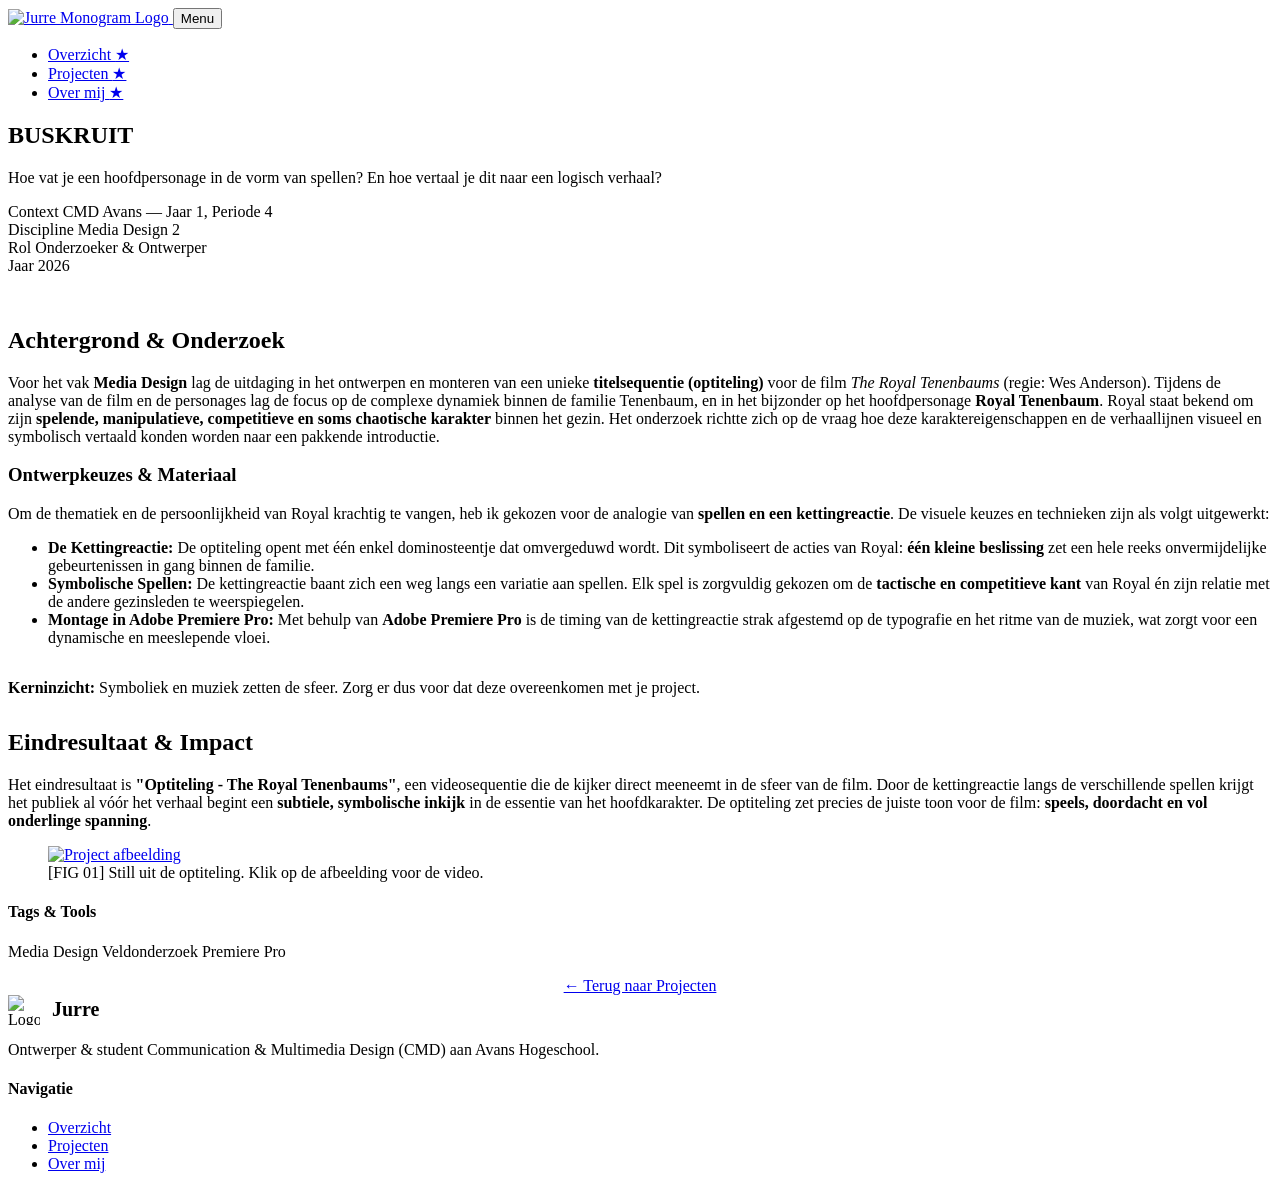
==== buskruit.html @ fe95bf4f "Add files via upload" ====
<!DOCTYPE html>
<html lang="nl">

<head>
  <meta charset="UTF-8">
  <meta name="viewport" content="width=device-width, initial-scale=1.0">
  <title>BUSKRUIT</title>
  <meta name="description" content="Onder Spanning door Jurre Kempf.">
  <link rel="stylesheet" href="css/style.css">
  <link rel="icon" type="image/svg+xml" href="img/Logo.svg">
</head>

<body>

  <!-- Site Header -->
  <header class="site-header">
    <div class="container header-inner">
      <a href="index.html" class="logo-link" title="Jurre — Home">
        <img src="img/Logo.svg" alt="Jurre Monogram Logo" width="44" height="40">
      </a>

      <button class="menu-toggle" aria-expanded="false" aria-label="Menu openen">Menu</button>

      <nav class="main-nav" aria-label="Hoofdnavigatie">
        <ul class="nav-list">
          <li><a href="index.html" class="nav-link">Overzicht <span class="nav-star">★</span></a></li>
          <li><a href="werk.html" class="nav-link active">Projecten <span class="nav-star">★</span></a></li>
          <li><a href="over-mij.html" class="nav-link">Over mij <span class="nav-star">★</span></a></li>
        </ul>
      </nav>
    </div>
  </header>

  <main>
    <!-- Project Header / Hero -->
    <section class="case-study-hero">
      <div class="container">
        <h1>BUSKRUIT</h1>

        <p class="lead">
          Hoe vat je een hoofdpersonage in de vorm van spellen? En hoe vertaal je dit naar een logisch verhaal? </p>

        <!-- Project Metadata Balk -->
        <div class="case-metadata-bar">
          <div class="meta-item">
            <span class="meta-label">Context</span>
            <span class="meta-value">CMD Avans — Jaar 1, Periode 4</span>
          </div>
          <div class="meta-item">
            <span class="meta-label">Discipline</span>
            <span class="meta-value">Media Design 2</span>
          </div>
          <div class="meta-item">
            <span class="meta-label">Rol</span>
            <span class="meta-value">Onderzoeker &amp; Ontwerper</span>
          </div>
          <div class="meta-item">
            <span class="meta-label">Jaar</span>
            <span class="meta-value">2026</span>
          </div>
        </div>
      </div>
    </section>

    <!-- Project Inhoud & Afbeeldingen -->
    <section class="section" style="padding-top: 2rem;">
      <div class="container">
        <div class="bio-layout">

          <!-- Linkerkolom: Uitgebreide tekst / Verslag -->
          <div class="bio-main-text">
            <h2>Achtergrond &amp; Onderzoek</h2>
            <p>
              Voor het vak <strong>Media Design</strong> lag de uitdaging in het ontwerpen en monteren van een unieke
              <strong>titelsequentie (optiteling)</strong> voor de film <em>The Royal Tenenbaums</em> (regie: Wes
              Anderson). Tijdens de analyse van de film en de personages lag de focus op de complexe dynamiek binnen de
              familie Tenenbaum, en in het bijzonder op het hoofdpersonage <strong>Royal Tenenbaum</strong>.
              Royal staat bekend om zijn <strong>spelende, manipulatieve, competitieve en soms chaotische
                karakter</strong> binnen het gezin. Het onderzoek richtte zich op de vraag hoe deze
              karaktereigenschappen en de verhaallijnen visueel en symbolisch vertaald konden worden naar een pakkende
              introductie.
            </p>

            <h3>Ontwerpkeuzes &amp; Materiaal</h3>
            <p>
              Om de thematiek en de persoonlijkheid van Royal krachtig te vangen, heb ik gekozen voor de analogie van
              <strong>spellen en een kettingreactie</strong>. De visuele keuzes en technieken zijn als volgt uitgewerkt:
            </p>
            <ul>
              <li>
                <strong>De Kettingreactie:</strong> De optiteling opent met één enkel dominosteentje dat omvergeduwd
                wordt. Dit symboliseert de acties van Royal: <strong>één kleine beslissing</strong> zet een hele reeks
                onvermijdelijke gebeurtenissen in gang binnen de familie.
              </li>
              <li>
                <strong>Symbolische Spellen:</strong> De kettingreactie baant zich een weg langs een variatie aan
                spellen. Elk spel is zorgvuldig gekozen om de <strong>tactische en competitieve kant</strong> van Royal
                én zijn relatie met de andere gezinsleden te weerspiegelen.
              </li>
              <li>
                <strong>Montage in Adobe Premiere Pro:</strong> Met behulp van <strong>Adobe Premiere Pro</strong> is de
                timing van de kettingreactie strak afgestemd op de typografie en het ritme van de muziek, wat
                zorgt voor een dynamische en meeslepende vloei.
              </li>
            </ul>
            </p>

            <div class="step-takeaway" style="margin: 2rem 0;">
              <strong>Kerninzicht:</strong> Symboliek en muziek zetten de sfeer. Zorg er dus voor dat deze overeenkomen met je project.
            </div>

            <h2>Eindresultaat &amp; Impact</h2>
            <p>

              Het eindresultaat is <strong>"Optiteling - The Royal Tenenbaums"</strong>, een videosequentie die de
              kijker direct meeneemt in de sfeer van de film.

              Door de kettingreactie langs de verschillende spellen krijgt het publiek al vóór het verhaal begint een
              <strong>subtiele, symbolische inkijk</strong> in de essentie van het hoofdkarakter. De optiteling zet
              precies de juiste toon voor de film: <strong>speels, doordacht en vol onderlinge spanning</strong>.
            </p>
            </p>
          </div>

          <!-- Rechterkolom: Afbeeldingen / Visuals & Metadata Sidebar -->
          <aside class="bio-sidebar">
            <figure class="editorial-figure" style="margin-top:0;">
              <div class="figure-frame">
                <a href="https://mymedia.avans.nl/media/The+Royal+Tenenbaums+Optiteling+-+Jurre+Kempf+-+Media+Design+2/0_0saywrfv">
                <img src="img/werken/Optiteling.jpg" alt="Project afbeelding" loading="lazy">
                </a>
              </div>
              <figcaption class="editorial-caption">
                <span class="caption-num">[FIG 01]</span>
                <span>Still uit de optiteling. Klik op de afbeelding voor de video.</span>
              </figcaption>
            </figure>

            <div class="sidebar-box">
              <h4>Tags &amp; Tools</h4>
              <div class="card-tags" style="margin-top: 0.5rem;">
                <span class="tag red">Media Design</span>
                <span class="tag">Veldonderzoek</span>
                <span class="tag">Premiere Pro</span>
              </div>
            </div>
          </aside>

        </div>
      </div>
    </section>

    <!-- Terug naar overzicht knop -->
    <section class="section" style="border-bottom:none; padding-top: 1rem;">
      <div class="container" style="text-align: center;">
        <a href="werk.html" class="btn btn-outline">← Terug naar Projecten</a>
      </div>
    </section>
  </main>

  <!-- Site Footer -->
  <footer class="site-footer">
    <div class="container">
      <div class="footer-grid">
        <div class="footer-brand">
          <div style="display:flex; align-items:center; gap:0.75rem; margin-bottom:1rem;">
            <img src="img/Logo.svg" alt="Logo" width="32" height="30">
            <span class="font-display" style="font-size:1.25rem; font-weight:700;">Jurre</span>
          </div>
          <p>
            Ontwerper &amp; student Communication &amp; Multimedia Design (CMD) aan Avans Hogeschool.
          </p>
        </div>

        <div>
          <h4 class="footer-nav-title">Navigatie</h4>
          <ul class="footer-links">
            <li><a href="index.html">Overzicht</a></li>
            <li><a href="werk.html">Projecten</a></li>
            <li><a href="over-mij.html">Over mij</a></li>
          </ul>
        </div>
      </div>
    </div>
  </footer>

  <script src="js/main.js"></script>
</body>

</html>
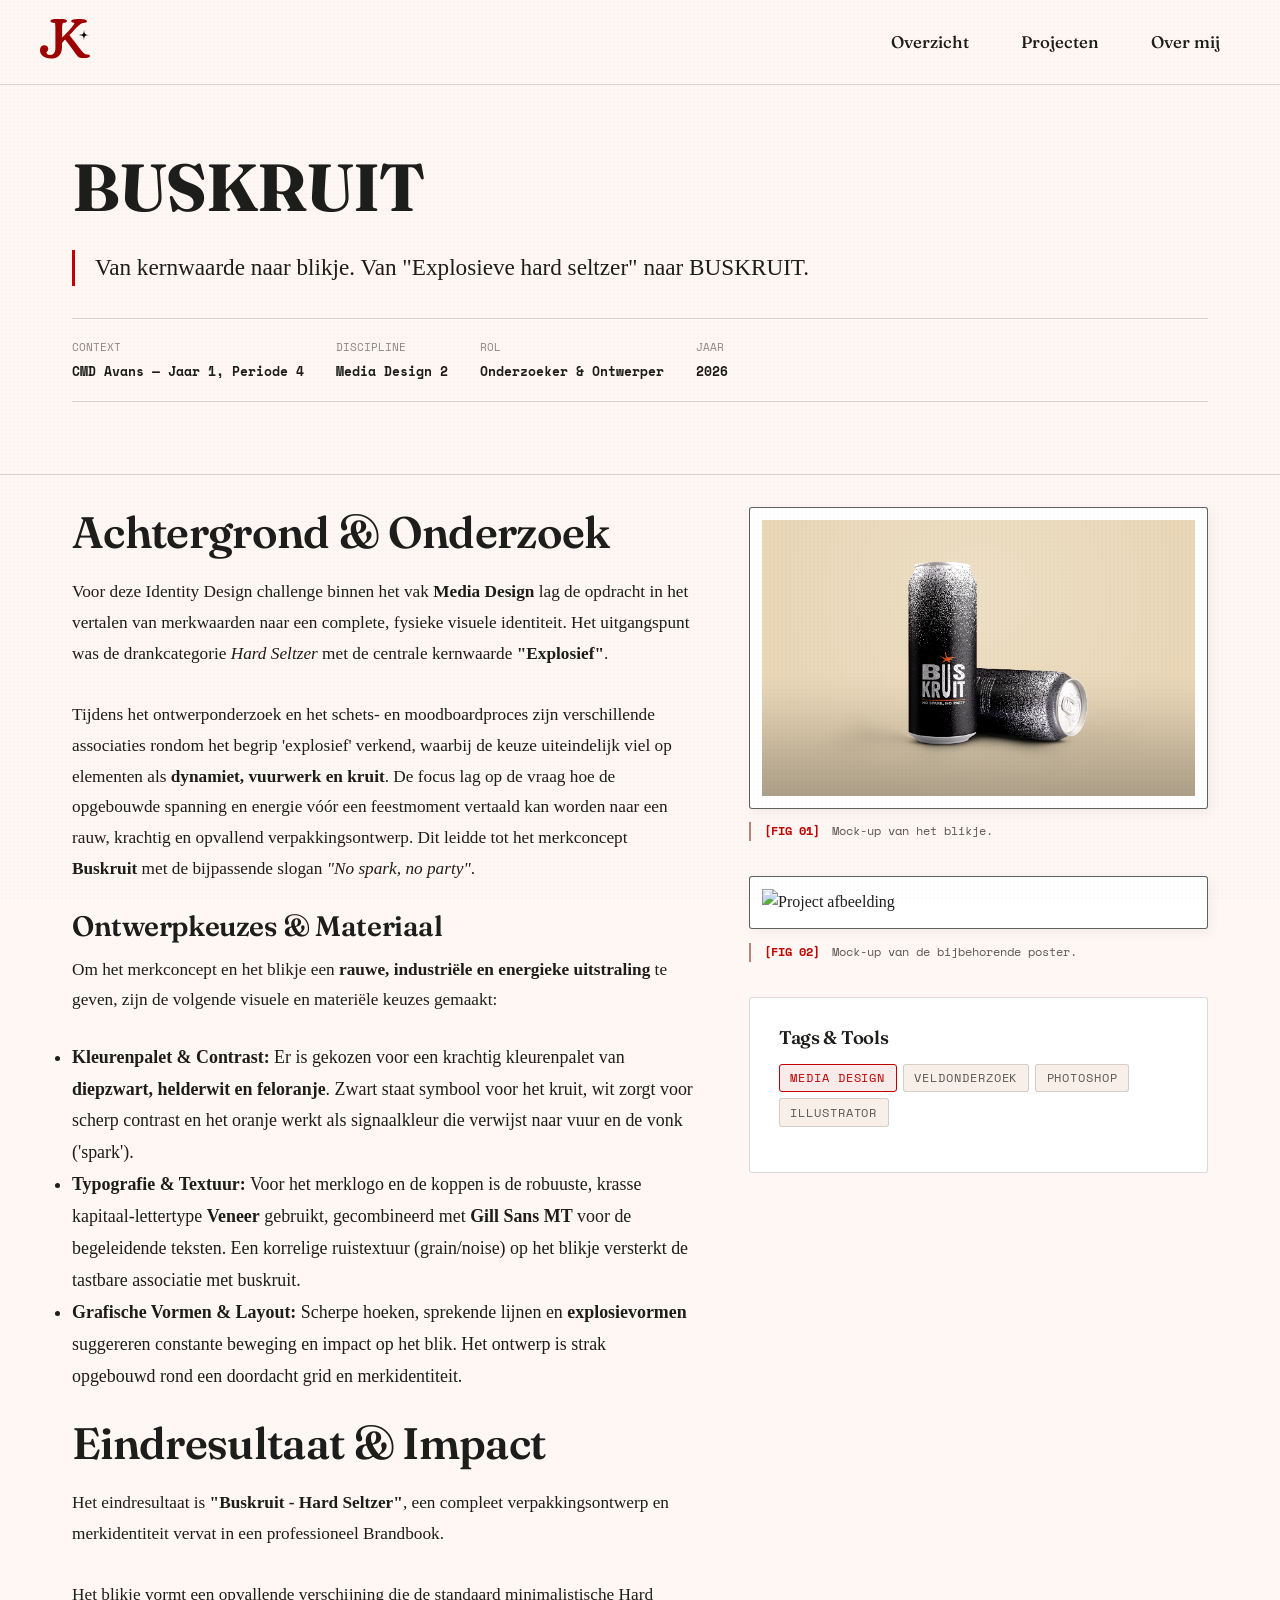
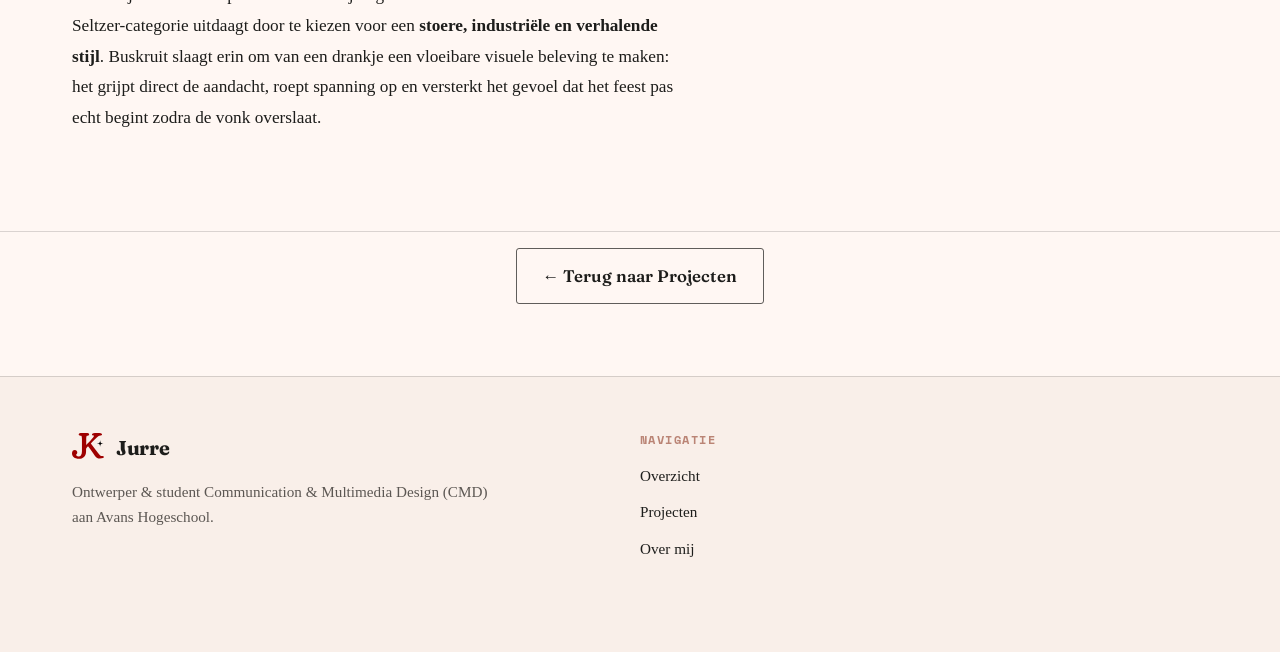
==== commit 80c2e434: "Update van de code" ====
--- a/buskruit.html
+++ b/buskruit.html
@@ -38,7 +38,7 @@
         <h1>BUSKRUIT</h1>
 
         <p class="lead">
-          Hoe vat je een hoofdpersonage in de vorm van spellen? En hoe vertaal je dit naar een logisch verhaal? </p>
+          Van kernwaarde naar blikje. Van "Explosieve hard seltzer" naar BUSKRUIT. </p>
 
         <!-- Project Metadata Balk -->
         <div class="case-metadata-bar">
@@ -71,54 +71,55 @@
           <div class="bio-main-text">
             <h2>Achtergrond &amp; Onderzoek</h2>
             <p>
-              Voor het vak <strong>Media Design</strong> lag de uitdaging in het ontwerpen en monteren van een unieke
-              <strong>titelsequentie (optiteling)</strong> voor de film <em>The Royal Tenenbaums</em> (regie: Wes
-              Anderson). Tijdens de analyse van de film en de personages lag de focus op de complexe dynamiek binnen de
-              familie Tenenbaum, en in het bijzonder op het hoofdpersonage <strong>Royal Tenenbaum</strong>.
-              Royal staat bekend om zijn <strong>spelende, manipulatieve, competitieve en soms chaotische
-                karakter</strong> binnen het gezin. Het onderzoek richtte zich op de vraag hoe deze
-              karaktereigenschappen en de verhaallijnen visueel en symbolisch vertaald konden worden naar een pakkende
-              introductie.
+
+              Voor deze Identity Design challenge binnen het vak <strong>Media Design</strong> lag de opdracht in het
+              vertalen van merkwaarden naar een complete, fysieke visuele identiteit. Het uitgangspunt was de
+              drankcategorie <em>Hard Seltzer</em> met de centrale kernwaarde <strong>"Explosief"</strong>.<br><br>
+
+              Tijdens het ontwerponderzoek en het schets- en moodboardproces zijn verschillende associaties rondom het
+              begrip 'explosief' verkend, waarbij de keuze uiteindelijk viel op elementen als <strong>dynamiet, vuurwerk
+                en kruit</strong>. De focus lag op de vraag hoe de opgebouwde spanning en energie vóór een feestmoment
+              vertaald kan worden naar een rauw, krachtig en opvallend verpakkingsontwerp. Dit leidde tot het
+              merkconcept <strong>Buskruit</strong> met de bijpassende slogan <em>"No spark, no party"</em>.
+
             </p>
 
             <h3>Ontwerpkeuzes &amp; Materiaal</h3>
             <p>
-              Om de thematiek en de persoonlijkheid van Royal krachtig te vangen, heb ik gekozen voor de analogie van
-              <strong>spellen en een kettingreactie</strong>. De visuele keuzes en technieken zijn als volgt uitgewerkt:
-            </p>
+              Om het merkconcept en het blikje een <strong>rauwe, industriële en energieke uitstraling</strong> te
+              geven, zijn de volgende visuele en materiële keuzes gemaakt:
+
             <ul>
               <li>
-                <strong>De Kettingreactie:</strong> De optiteling opent met één enkel dominosteentje dat omvergeduwd
-                wordt. Dit symboliseert de acties van Royal: <strong>één kleine beslissing</strong> zet een hele reeks
-                onvermijdelijke gebeurtenissen in gang binnen de familie.
+                <strong>Kleurenpalet & Contrast:</strong> Er is gekozen voor een krachtig kleurenpalet van
+                <strong>diepzwart, helderwit en feloranje</strong>. Zwart staat symbool voor het kruit, wit zorgt voor
+                scherp contrast en het oranje werkt als signaalkleur die verwijst naar vuur en de vonk ('spark').
               </li>
               <li>
-                <strong>Symbolische Spellen:</strong> De kettingreactie baant zich een weg langs een variatie aan
-                spellen. Elk spel is zorgvuldig gekozen om de <strong>tactische en competitieve kant</strong> van Royal
-                én zijn relatie met de andere gezinsleden te weerspiegelen.
+                <strong>Typografie & Textuur:</strong> Voor het merklogo en de koppen is de robuuste, krasse
+                kapitaal-lettertype <strong>Veneer</strong> gebruikt, gecombineerd met <strong>Gill Sans MT</strong>
+                voor de begeleidende teksten. Een korrelige ruistextuur (grain/noise) op het blikje versterkt de
+                tastbare associatie met buskruit.
               </li>
               <li>
-                <strong>Montage in Adobe Premiere Pro:</strong> Met behulp van <strong>Adobe Premiere Pro</strong> is de
-                timing van de kettingreactie strak afgestemd op de typografie en het ritme van de muziek, wat
-                zorgt voor een dynamische en meeslepende vloei.
+                <strong>Grafische Vormen & Layout:</strong> Scherpe hoeken, sprekende lijnen en
+                <strong>explosievormen</strong> suggereren constante beweging en impact op het blik. Het ontwerp is
+                strak opgebouwd rond een doordacht grid en merkidentiteit.
               </li>
             </ul>
             </p>
 
-            <div class="step-takeaway" style="margin: 2rem 0;">
-              <strong>Kerninzicht:</strong> Symboliek en muziek zetten de sfeer. Zorg er dus voor dat deze overeenkomen met je project.
-            </div>
-
             <h2>Eindresultaat &amp; Impact</h2>
             <p>
 
-              Het eindresultaat is <strong>"Optiteling - The Royal Tenenbaums"</strong>, een videosequentie die de
-              kijker direct meeneemt in de sfeer van de film.
-
-              Door de kettingreactie langs de verschillende spellen krijgt het publiek al vóór het verhaal begint een
-              <strong>subtiele, symbolische inkijk</strong> in de essentie van het hoofdkarakter. De optiteling zet
-              precies de juiste toon voor de film: <strong>speels, doordacht en vol onderlinge spanning</strong>.
-            </p>
+              Het eindresultaat is <strong>"Buskruit - Hard Seltzer"</strong>, een compleet verpakkingsontwerp en
+              merkidentiteit vervat in een professioneel Brandbook.
+              <br><br>
+
+              Het blikje vormt een opvallende verschijning die de standaard minimalistische Hard Seltzer-categorie
+              uitdaagt door te kiezen voor een <strong>stoere, industriële en verhalende stijl</strong>. Buskruit slaagt
+              erin om van een drankje een vloeibare visuele beleving te maken: het grijpt direct de aandacht, roept
+              spanning op en versterkt het gevoel dat het feest pas echt begint zodra de vonk overslaat.
             </p>
           </div>
 
@@ -126,13 +127,22 @@
           <aside class="bio-sidebar">
             <figure class="editorial-figure" style="margin-top:0;">
               <div class="figure-frame">
-                <a href="https://mymedia.avans.nl/media/The+Royal+Tenenbaums+Optiteling+-+Jurre+Kempf+-+Media+Design+2/0_0saywrfv">
-                <img src="img/werken/Optiteling.jpg" alt="Project afbeelding" loading="lazy">
+                <img src="img/werken/Blikje mock-up.png" alt="Project afbeelding" loading="lazy">
                 </a>
               </div>
               <figcaption class="editorial-caption">
                 <span class="caption-num">[FIG 01]</span>
-                <span>Still uit de optiteling. Klik op de afbeelding voor de video.</span>
+                <span>Mock-up van het blikje.</span>
+              </figcaption>
+            </figure>
+            <figure class="editorial-figure" style="margin-top:0;">
+              <div class="figure-frame">
+                <img src="img/werken/Poster-MockUp.png" alt="Project afbeelding" loading="lazy">
+                </a>
+              </div>
+              <figcaption class="editorial-caption">
+                <span class="caption-num">[FIG 02]</span>
+                <span>Mock-up van de bijbehorende poster.</span>
               </figcaption>
             </figure>
 
@@ -141,7 +151,9 @@
               <div class="card-tags" style="margin-top: 0.5rem;">
                 <span class="tag red">Media Design</span>
                 <span class="tag">Veldonderzoek</span>
-                <span class="tag">Premiere Pro</span>
+                <span class="tag">Photoshop</span>
+                <span class="tag">Illustrator</span>
+
               </div>
             </div>
           </aside>
--- a/css/style.css
+++ b/css/style.css
@@ -0,0 +1,1181 @@
+/* ==========================================================================
+   JURRE — PORTFOLIO & DISCURSIVE DESIGN
+   Avans CMD Leerjaar 2 | Collectief
+   Kleurenpalet: Natural Palette (#FFF7F3, #1D1D1B, #C00000, #BA8475, #D2B48C)
+   Typografie: Fraunces (New Kansas spirit) & Calisto MT / Georgia
+   ========================================================================== */
+
+/* --- Import Google Fonts: Fraunces & Space Mono --- */
+@import url('https://fonts.googleapis.com/css2?family=Fraunces:ital,opsz,wght@0,9..144,300..800;1,9..144,300..800&family=Space+Mono:ital,wght@0,400;0,700;1,400&display=swap');
+
+:root {
+  --bg: #FFF7F3;
+  --bg-subtle: #F9EFE9;
+  --bg-card: #FFFFFF;
+  --ink: #1D1D1B;
+  --ink-muted: #5C5753;
+  --ink-light: #8E8781;
+  --red: #C00000;
+  --red-hover: #9E0000;
+  --clay: #BA8475;
+  --clay-soft: rgba(186, 132, 117, 0.18);
+  --sand: #D2B48C;
+  --sand-soft: rgba(210, 180, 140, 0.22);
+  --border: rgba(29, 29, 27, 0.16);
+  --border-strong: rgba(29, 29, 27, 0.7);
+
+  --font-display: 'Fraunces', 'New Kansas', 'Calisto MT', Georgia, serif;
+  --font-body: 'Calisto MT', Georgia, 'Source Serif 4', serif;
+  --font-mono: 'Space Mono', 'Courier New', monospace;
+  --font-sans: -apple-system, BlinkMacSystemFont, 'Segoe UI', Roboto, Helvetica, Arial, sans-serif;
+
+  --container-max: 1200px;
+  --container-narrow: 840px;
+  --radius-sm: 3px;
+  --transition: all 0.22s ease-in-out;
+}
+
+/* --- Reset & Basis --- */
+*, *::before, *::after {
+  box-sizing: border-box;
+  margin: 0;
+  padding: 0;
+}
+
+html {
+  font-size: 16px;
+  scroll-behavior: smooth;
+  background-color: var(--bg);
+  color: var(--ink);
+}
+
+body {
+  font-family: var(--font-body);
+  line-height: 1.68;
+  background-color: var(--bg);
+  color: var(--ink);
+  -webkit-font-smoothing: antialiased;
+  min-height: 100vh;
+  display: flex;
+  flex-direction: column;
+  position: relative;
+}
+
+/* Subtiele tastbare papierkorrel overlay */
+body::before {
+  content: "";
+  position: fixed;
+  top: 0;
+  left: 0;
+  width: 100vw;
+  height: 100vh;
+  pointer-events: none;
+  opacity: 0.025;
+  background-image: radial-gradient(#1D1D1B 1px, transparent 1px);
+  background-size: 4px 4px;
+  z-index: 9999;
+}
+
+img, svg {
+  max-width: 100%;
+  height: auto;
+  display: block;
+}
+
+a {
+  color: inherit;
+  text-decoration: none;
+  transition: var(--transition);
+}
+
+/* --- Typografie Utility --- */
+h1, h2, h3, h4, .font-display {
+  font-family: var(--font-display);
+  font-weight: 600;
+  line-height: 1.15;
+  color: var(--ink);
+  letter-spacing: -0.015em;
+}
+
+h1 {
+  font-size: clamp(2.4rem, 5.2vw, 4.4rem);
+  font-weight: 700;
+  margin-bottom: 1.5rem;
+}
+
+h2 {
+  font-size: clamp(1.8rem, 3.6vw, 2.75rem);
+  margin-bottom: 1.2rem;
+}
+
+h3 {
+  font-size: clamp(1.35rem, 2.2vw, 1.8rem);
+  margin-bottom: 0.75rem;
+}
+
+p {
+  font-size: 1.08rem;
+  margin-bottom: 1.25rem;
+  color: var(--ink);
+}
+
+p.lead {
+  font-size: clamp(1.2rem, 2vw, 1.45rem);
+  line-height: 1.55;
+  font-family: var(--font-body);
+  color: var(--ink);
+  font-style: normal;
+  border-left: 3px solid var(--red);
+  padding-left: 1.25rem;
+  margin-bottom: 2rem;
+}
+
+.mono-meta {
+  font-family: var(--font-mono);
+  font-size: 0.78rem;
+  text-transform: uppercase;
+  letter-spacing: 0.12em;
+  color: var(--clay);
+  display: inline-block;
+  margin-bottom: 0.5rem;
+}
+
+.tag {
+  display: inline-flex;
+  align-items: center;
+  gap: 0.35rem;
+  font-family: var(--font-mono);
+  font-size: 0.72rem;
+  letter-spacing: 0.08em;
+  text-transform: uppercase;
+  padding: 0.22rem 0.65rem;
+  background-color: var(--bg-subtle);
+  border: 1px solid var(--border);
+  color: var(--ink-muted);
+  border-radius: var(--radius-sm);
+}
+
+.tag.accent {
+  background-color: var(--clay-soft);
+  border-color: var(--clay);
+  color: var(--ink);
+}
+
+.tag.red {
+  background-color: rgba(192, 0, 0, 0.08);
+  border-color: var(--red);
+  color: var(--red);
+}
+
+/* --- Container & Layout --- */
+.container {
+  width: 100%;
+  max-width: var(--container-max);
+  margin: 0 auto;
+  padding: 0 2rem;
+}
+
+.container-narrow {
+  width: 100%;
+  max-width: var(--container-narrow);
+  margin: 0 auto;
+  padding: 0 2rem;
+}
+
+/* --- Header & Navigatie --- */
+.site-header {
+  border-bottom: 1px solid var(--border);
+  background-color: var(--bg);
+  position: sticky;
+  top: 0;
+  z-index: 100;
+  backdrop-filter: blur(8px);
+}
+
+.header-inner {
+  display: flex;
+  align-items: center;
+  justify-content: space-between;
+  padding: 1.2rem 0;
+}
+
+.logo-link {
+  display: flex;
+  align-items: center;
+  gap: 1rem;
+}
+
+.logo-link img, .logo-link svg {
+  height: 46px;
+  width: auto;
+  transition: transform 0.25s ease;
+}
+
+.logo-link:hover img {
+  transform: rotate(-3deg) scale(1.05);
+}
+
+.logo-text {
+  display: flex;
+  flex-direction: column;
+}
+
+.logo-name {
+  font-family: var(--font-display);
+  font-size: 1.4rem;
+  font-weight: 700;
+  line-height: 1;
+  color: var(--ink);
+}
+
+.logo-sub {
+  font-family: var(--font-mono);
+  font-size: 0.7rem;
+  letter-spacing: 0.1em;
+  text-transform: uppercase;
+  color: var(--clay);
+  margin-top: 0.2rem;
+}
+
+.main-nav {
+  display: flex;
+  align-items: center;
+  gap: 2.2rem;
+}
+
+.nav-list {
+  display: flex;
+  list-style: none;
+  gap: 2rem;
+  align-items: center;
+}
+
+.nav-link {
+  font-family: var(--font-display);
+  font-size: 1.05rem;
+  font-weight: 500;
+  color: var(--ink);
+  position: relative;
+  padding: 0.3rem 0;
+}
+
+.nav-link::after {
+  content: "";
+  position: absolute;
+  bottom: 0;
+  left: 0;
+  width: 0%;
+  height: 2px;
+  background-color: var(--red);
+  transition: width 0.25s ease;
+}
+
+.nav-link:hover {
+  color: var(--red);
+}
+
+.nav-link:hover::after,
+.nav-link.active::after {
+  width: 100%;
+}
+
+.nav-link.active {
+  color: var(--red);
+  font-weight: 600;
+}
+
+/* Navigatie ster icon */
+.nav-star {
+  display: inline-block;
+  color: var(--red);
+  margin-left: 0.25rem;
+  font-size: 0.8rem;
+  opacity: 0;
+  transition: opacity 0.2s ease;
+}
+
+.nav-link.active .nav-star,
+.nav-link:hover .nav-star {
+  opacity: 1;
+}
+
+/* Mobiele menuknop */
+.menu-toggle {
+  display: none;
+  background: none;
+  border: 1px solid var(--border);
+  padding: 0.5rem 0.8rem;
+  border-radius: var(--radius-sm);
+  font-family: var(--font-mono);
+  font-size: 0.85rem;
+  color: var(--ink);
+  cursor: pointer;
+}
+
+/* --- Hero Section --- */
+.hero {
+  padding: 5rem 0 3.5rem;
+  border-bottom: 1px solid var(--border);
+  position: relative;
+  overflow: hidden;
+}
+
+.hero-meta {
+  display: flex;
+  align-items: center;
+  gap: 1.5rem;
+  margin-bottom: 1.5rem;
+}
+
+.hero-title {
+  max-width: 960px;
+  margin-bottom: 1.8rem;
+}
+
+.hero-title .highlight-red {
+  color: var(--red);
+  font-style: italic;
+  font-weight: 500;
+}
+
+.hero-description {
+  font-size: clamp(1.15rem, 1.8vw, 1.35rem);
+  max-width: 760px;
+  color: var(--ink-muted);
+  line-height: 1.65;
+  margin-bottom: 2.2rem;
+}
+
+.hero-layout {
+  display: grid;
+  grid-template-columns: 1.2fr 0.8fr;
+  gap: 4rem;
+  align-items: center;
+}
+
+.hero-content {
+  max-width: 700px;
+}
+
+.hero-image img {
+  width: 100%;
+  height: auto;
+  display: block;
+}
+
+.hero-actions {
+  display: flex;
+  align-items: center;
+  gap: 1.25rem;
+  flex-wrap: wrap;
+}
+
+/* Knoppen */
+.btn {
+  display: inline-flex;
+  align-items: center;
+  gap: 0.6rem;
+  font-family: var(--font-display);
+  font-size: 1.05rem;
+  font-weight: 600;
+  padding: 0.8rem 1.6rem;
+  border-radius: var(--radius-sm);
+  cursor: pointer;
+  transition: var(--transition);
+  border: 1px solid transparent;
+}
+
+.btn-primary {
+  background-color: var(--clay);
+  color: var(--bg);
+  border-color: var(--clay);
+}
+
+.btn-primary:hover {
+  background-color: var(--red);
+  border-color: var(--red);
+  color: #FFFFFF;
+  transform: translateY(-2px);
+}
+
+.btn-outline {
+  background-color: transparent;
+  color: var(--ink);
+  border: 1px solid var(--border-strong);
+}
+
+.btn-outline:hover {
+  background-color: var(--bg-subtle);
+  border-color: var(--ink);
+  transform: translateY(-2px);
+}
+
+/* --- Discursive Sparkle Element --- */
+.sparkle-badge {
+  display: inline-flex;
+  align-items: center;
+  gap: 0.5rem;
+  color: var(--red);
+  font-family: var(--font-mono);
+  font-size: 0.75rem;
+  text-transform: uppercase;
+  letter-spacing: 0.15em;
+}
+
+.sparkle-icon {
+  width: 14px;
+  height: 14px;
+  fill: currentColor;
+}
+
+/* --- Section Styling --- */
+.section {
+  padding: 4.5rem 0;
+  border-bottom: 1px solid var(--border);
+}
+
+.section-header {
+  display: flex;
+  justify-content: space-between;
+  align-items: flex-end;
+  margin-bottom: 2.8rem;
+  flex-wrap: wrap;
+  gap: 1.5rem;
+}
+
+.section-title-wrap {
+  max-width: 600px;
+}
+
+.section-title {
+  margin-bottom: 0.4rem;
+}
+
+.section-intro {
+  color: var(--ink-muted);
+  font-size: 1.05rem;
+  margin: 0;
+}
+
+/* --- Projects Grid (Home) --- */
+/* --- Projects Carousel --- */
+
+.projects-carousel {
+  display: grid;
+  grid-template-columns: 52px minmax(0, 1fr) 52px;
+  align-items: center;
+  gap: 1rem;
+  width: 100%;
+}
+
+.projects-window {
+  overflow: hidden;
+  width: 100%;
+}
+
+.projects-grid {
+  display: flex;
+  gap: 2.5rem;
+  transition: transform 0.45s ease;
+  will-change: transform;
+}
+
+.projects-grid .project-card {
+  flex: 0 0 calc((100% - 5rem) / 3);
+  min-width: 0;
+}
+
+
+/* --- Carousel pijlen --- */
+
+.carousel-arrow {
+  width: 48px;
+  height: 48px;
+
+  display: flex;
+  align-items: center;
+  justify-content: center;
+
+  border-radius: 50%;
+  border: 1px solid var(--border-strong);
+
+  background-color: var(--bg);
+  color: var(--ink);
+
+  font-family: var(--font-body);
+  font-size: 1.25rem;
+  line-height: 1;
+
+  cursor: pointer;
+  transition: var(--transition);
+}
+
+.carousel-arrow:hover {
+  background-color: var(--red);
+  border-color: var(--red);
+  color: #FFFFFF;
+  transform: scale(1.05);
+}
+
+.carousel-arrow:disabled {
+  opacity: 0.3;
+  cursor: default;
+  transform: none;
+}
+
+.carousel-arrow:disabled:hover {
+  background-color: var(--bg);
+  border-color: var(--border-strong);
+  color: var(--ink);
+}
+
+.project-card {
+  background-color: var(--bg-card);
+  border: 1px solid var(--border);
+  border-radius: var(--radius-sm);
+  overflow: hidden;
+  transition: var(--transition);
+  display: flex;
+  flex-direction: column;
+}
+
+.project-card:hover {
+  border-color: var(--ink);
+  transform: translateY(-4px);
+  box-shadow: 0 10px 24px rgba(29, 29, 27, 0.07);
+}
+
+.card-image-wrap {
+  position: relative;
+  background-color: var(--bg-subtle);
+  border-bottom: 1px solid var(--border);
+  overflow: hidden;
+  aspect-ratio: 4 / 3;
+}
+
+.card-image-wrap img {
+  width: 100%;
+  height: 100%;
+  object-fit: cover;
+  transition: transform 0.4s ease;
+}
+
+.project-card:hover .card-image-wrap img {
+  transform: scale(1.02);
+}
+
+.card-content {
+  padding: 1.8rem;
+  display: flex;
+  flex-direction: column;
+  flex-grow: 1;
+}
+
+.card-tags {
+  display: flex;
+  flex-wrap: wrap;
+  gap: 0.4rem;
+  margin-bottom: 1rem;
+}
+
+.card-title {
+  font-size: 1.45rem;
+  margin-bottom: 0.65rem;
+}
+
+.card-title a {
+  color: var(--ink);
+}
+
+.card-title a:hover {
+  color: var(--red);
+}
+
+.card-excerpt {
+  color: var(--ink-muted);
+  font-size: 0.98rem;
+  margin-bottom: 1.5rem;
+  flex-grow: 1;
+}
+
+.card-footer {
+  display: flex;
+  align-items: center;
+  justify-content: space-between;
+  border-top: 1px dashed var(--border);
+  padding-top: 1rem;
+  font-family: var(--font-mono);
+  font-size: 0.8rem;
+}
+
+.card-link {
+  color: var(--red);
+  font-weight: 700;
+  display: inline-flex;
+  align-items: center;
+  gap: 0.3rem;
+}
+
+.card-link:hover {
+  text-decoration: underline;
+  gap: 0.5rem;
+}
+
+/* --- Discursive Quote Box --- */
+.quote-banner {
+  color: var(--red-hover);
+  padding: 4rem 3rem;
+  border-radius: var(--radius-sm);
+  position: relative;
+  margin: 4rem 0;
+}
+
+.quote-banner blockquote {
+  font-family: var(--font-display);
+  font-size: clamp(1.4rem, 2.6vw, 2.1rem);
+  line-height: 1.4;
+  font-style: italic;
+  margin-bottom: 1.5rem;
+  position: relative;
+  z-index: 1;
+}
+
+.quote-banner blockquote::before {
+  content: "“";
+  font-size: 6rem;
+  position: absolute;
+  top: -2.5rem;
+  left: -1.5rem;
+  color: var(--clay);
+  opacity: 0.25;
+  font-family: serif;
+}
+
+.quote-banner .quote-author {
+  font-family: var(--font-mono);
+  font-size: 0.82rem;
+  letter-spacing: 0.1em;
+  text-transform: uppercase;
+  color: var(--red-hover);
+}
+
+/* --- Redactionele Fotokader / Figure --- */
+.editorial-figure {
+  margin: 2.2rem 0;
+  position: relative;
+}
+
+.figure-frame {
+  background-color: var(--bg-card);
+  border: 1px solid var(--border-strong);
+  padding: 0.75rem;
+  border-radius: var(--radius-sm);
+  box-shadow: 3px 4px 12px rgba(29, 29, 27, 0.05);
+}
+
+.figure-frame img {
+  width: 100%;
+  display: block;
+}
+
+.editorial-caption {
+  margin-top: 0.85rem;
+  font-family: var(--font-mono);
+  font-size: 0.78rem;
+  line-height: 1.5;
+  color: var(--ink-muted);
+  display: flex;
+  align-items: flex-start;
+  gap: 0.75rem;
+  border-left: 2px solid var(--clay);
+  padding-left: 0.8rem;
+}
+
+.caption-num {
+  color: var(--red);
+  font-weight: bold;
+}
+
+/* Informatiestrip voor placeholder instructies */
+.placeholder-notice {
+  background-color: var(--bg-subtle);
+  border: 1px dashed var(--clay);
+  padding: 0.85rem 1.25rem;
+  border-radius: var(--radius-sm);
+  margin: 1.5rem 0;
+  display: flex;
+  align-items: center;
+  gap: 1rem;
+}
+
+.notice-icon {
+  font-size: 1.3rem;
+  color: var(--red);
+  flex-shrink: 0;
+}
+
+.notice-text {
+  font-family: var(--font-mono);
+  font-size: 0.78rem;
+  color: var(--ink);
+  margin: 0;
+}
+
+.notice-text code {
+  background-color: rgba(29, 29, 27, 0.06);
+  padding: 0.1rem 0.35rem;
+  border-radius: 2px;
+  font-weight: bold;
+  color: var(--red);
+}
+
+/* --- Pagina: Over Mij --- */
+.bio-layout {
+  display: grid;
+  grid-template-columns: 1.15fr 0.85fr;
+  gap: 3.5rem;
+  align-items: start;
+}
+
+.bio-main-text {
+  font-size: 1.12rem;
+  line-height: 1.78;
+}
+
+.bio-main-text p {
+  margin-bottom: 1.6rem;
+}
+
+.bio-sidebar {
+  position: sticky;
+  top: 6rem;
+}
+
+.sidebar-box {
+  background-color: var(--bg-card);
+  border: 1px solid var(--border);
+  padding: 1.8rem;
+  border-radius: var(--radius-sm);
+  margin-top: 1.8rem;
+}
+
+.sidebar-box h4 {
+  font-size: 1.15rem;
+  margin-bottom: 1rem;
+  display: flex;
+  align-items: center;
+  gap: 0.5rem;
+}
+
+.sidebar-list {
+  list-style: none;
+}
+
+.sidebar-list li {
+  font-size: 0.95rem;
+  padding: 0.45rem 0;
+  border-bottom: 1px solid var(--border);
+  display: flex;
+  justify-content: space-between;
+}
+
+.sidebar-list li:last-child {
+  border-bottom: none;
+}
+
+.sidebar-list .label {
+  font-family: var(--font-mono);
+  font-size: 0.75rem;
+  text-transform: uppercase;
+  color: var(--ink-light);
+}
+
+/* Discursive Design Vragen Blok */
+.questions-grid {
+  display: grid;
+  grid-template-columns: repeat(auto-fit, minmax(260px, 1fr));
+  gap: 1.5rem;
+  margin: 2.5rem 0;
+}
+
+.question-card {
+  background-color: var(--bg-card);
+  border: 1px solid var(--border);
+  border-left: 4px solid var(--red);
+  padding: 1.5rem;
+  border-radius: var(--radius-sm);
+}
+
+.question-card .q-mark {
+  font-family: var(--font-mono);
+  font-size: 0.8rem;
+  color: var(--clay);
+  text-transform: uppercase;
+  margin-bottom: 0.5rem;
+  display: block;
+}
+
+.question-card h4 {
+  font-size: 1.15rem;
+  margin-bottom: 0.5rem;
+}
+
+.question-card p {
+  font-size: 0.95rem;
+  color: var(--ink-muted);
+  margin: 0;
+}
+
+/* --- Pagina: Werk / Casestudy Proces --- */
+.case-study-hero {
+  padding: 4rem 0 2.5rem;
+  border-bottom: 1px solid var(--border);
+}
+
+.case-metadata-bar {
+  display: flex;
+  flex-wrap: wrap;
+  gap: 2rem;
+  border-top: 1px solid var(--border);
+  border-bottom: 1px solid var(--border);
+  padding: 1.2rem 0;
+  margin: 2rem 0;
+  font-family: var(--font-mono);
+  font-size: 0.82rem;
+}
+
+.meta-item {
+  display: flex;
+  flex-direction: column;
+  gap: 0.2rem;
+}
+
+.meta-label {
+  color: var(--ink-light);
+  text-transform: uppercase;
+  font-size: 0.7rem;
+}
+
+.meta-value {
+  color: var(--ink);
+  font-weight: bold;
+}
+
+/* Processtappen Layout */
+.process-steps {
+  position: relative;
+  margin: 3.5rem 0;
+}
+
+.process-step {
+  display: grid;
+  grid-template-columns: 1fr 1fr;
+  gap: 3.5rem;
+  align-items: center;
+  padding: 3.5rem 0;
+  border-bottom: 1px dashed var(--border);
+}
+
+.process-step:last-child {
+  border-bottom: none;
+}
+
+.process-step.reverse {
+  grid-template-columns: 1fr 1fr;
+}
+
+.process-step.reverse .step-text {
+  order: 2;
+}
+
+.process-step.reverse .step-visual {
+  order: 1;
+}
+
+.step-num {
+  font-family: var(--font-display);
+  font-size: 3.5rem;
+  line-height: 1;
+  color: var(--sand);
+  font-weight: 800;
+  margin-bottom: 0.5rem;
+}
+
+.step-title {
+  font-size: 1.85rem;
+  margin-bottom: 1rem;
+}
+
+.step-body p {
+  margin-bottom: 1.2rem;
+  line-height: 1.7;
+}
+
+.step-takeaway {
+  background-color: var(--clay-soft);
+  border-left: 3px solid var(--clay);
+  padding: 0.8rem 1.2rem;
+  font-family: var(--font-mono);
+  font-size: 0.82rem;
+  color: var(--ink);
+  margin-top: 1.2rem;
+}
+
+/* --- Pagina: Contact --- */
+.contact-layout {
+  display: grid;
+  grid-template-columns: 1fr 1.15fr;
+  gap: 4rem;
+  align-items: start;
+}
+
+.contact-info-list {
+  list-style: none;
+  margin: 2rem 0;
+}
+
+.contact-info-list li {
+  margin-bottom: 1.5rem;
+}
+
+.contact-info-list .info-label {
+  font-family: var(--font-mono);
+  font-size: 0.75rem;
+  text-transform: uppercase;
+  letter-spacing: 0.1em;
+  color: var(--clay);
+  display: block;
+  margin-bottom: 0.25rem;
+}
+
+.contact-info-list .info-val {
+  font-size: 1.25rem;
+  font-family: var(--font-display);
+  font-weight: 600;
+  color: var(--ink);
+}
+
+.contact-info-list .info-val a:hover {
+  color: var(--red);
+}
+
+/* Contact Formulier */
+.contact-card {
+  background-color: var(--bg-card);
+  border: 1px solid var(--border-strong);
+  padding: 2.5rem;
+  border-radius: var(--radius-sm);
+  box-shadow: 4px 6px 16px rgba(29, 29, 27, 0.05);
+}
+
+.form-group {
+  margin-bottom: 1.6rem;
+}
+
+.form-label {
+  display: block;
+  font-family: var(--font-mono);
+  font-size: 0.8rem;
+  text-transform: uppercase;
+  letter-spacing: 0.08em;
+  margin-bottom: 0.5rem;
+  color: var(--ink);
+  font-weight: bold;
+}
+
+.form-input, .form-textarea {
+  width: 100%;
+  padding: 0.85rem 1rem;
+  font-family: var(--font-body);
+  font-size: 1.05rem;
+  background-color: var(--bg);
+  border: 1px solid var(--border);
+  border-radius: var(--radius-sm);
+  color: var(--ink);
+  transition: var(--transition);
+}
+
+.form-input:focus, .form-textarea:focus {
+  outline: none;
+  border-color: var(--red);
+  background-color: #FFFFFF;
+  box-shadow: 0 0 0 3px rgba(192, 0, 0, 0.12);
+}
+
+.form-textarea {
+  resize: vertical;
+  min-height: 140px;
+}
+
+.form-note {
+  font-family: var(--font-mono);
+  font-size: 0.72rem;
+  color: var(--ink-light);
+  margin-top: 0.35rem;
+}
+
+/* --- Footer --- */
+.site-footer {
+  margin-top: auto;
+  border-top: 1px solid var(--border);
+  background-color: var(--bg-subtle);
+  padding: 3.5rem 0 2rem;
+}
+
+.footer-grid {
+  display: grid;
+  grid-template-columns: 2fr 1fr 1fr;
+  gap: 3rem;
+  margin-bottom: 3rem;
+}
+
+.footer-brand p {
+  max-width: 420px;
+  color: var(--ink-muted);
+  font-size: 0.95rem;
+}
+
+.footer-nav-title {
+  font-family: var(--font-mono);
+  font-size: 0.75rem;
+  text-transform: uppercase;
+  letter-spacing: 0.12em;
+  color: var(--clay);
+  margin-bottom: 1rem;
+}
+
+.footer-links {
+  list-style: none;
+}
+
+.footer-links li {
+  margin-bottom: 0.6rem;
+}
+
+.footer-links a {
+  font-size: 0.95rem;
+  color: var(--ink);
+}
+
+.footer-links a:hover {
+  color: var(--red);
+  padding-left: 4px;
+}
+
+.footer-bottom {
+  border-top: 1px solid var(--border);
+  padding-top: 1.8rem;
+  display: flex;
+  justify-content: space-between;
+  align-items: center;
+  font-family: var(--font-mono);
+  font-size: 0.75rem;
+  color: var(--ink-light);
+  flex-wrap: wrap;
+  gap: 1rem;
+}
+
+/* --- Responsiviteit --- */
+@media (max-width: 900px) {
+  .bio-layout,
+  .process-step,
+  .process-step.reverse,
+  .contact-layout {
+    grid-template-columns: 1fr;
+    gap: 2.5rem;
+  }
+
+  .process-step.reverse .step-text {
+    order: 1;
+  }
+
+  .process-step.reverse .step-visual {
+    order: 2;
+  }
+
+  .footer-grid {
+    grid-template-columns: 1fr;
+    gap: 2rem;
+  }
+
+  .hero {
+    padding: 3.5rem 0 2.5rem;
+  }
+  @media (max-width: 900px) {
+  .projects-grid .project-card {
+    flex: 0 0 calc((100% - 2.5rem) / 2);
+  }
+
+  .projects-carousel {
+    grid-template-columns: 46px minmax(0, 1fr) 46px;
+  }
+
+  .carousel-arrow {
+    width: 44px;
+    height: 44px;
+  }
+}
+}
+
+@media (max-width: 768px) {
+  .menu-toggle {
+    display: block;
+  }
+
+  .main-nav {
+    position: absolute;
+    top: 100%;
+    left: 0;
+    width: 100%;
+    background-color: var(--bg);
+    border-bottom: 1px solid var(--border);
+    padding: 1.5rem 2rem;
+    flex-direction: column;
+    align-items: flex-start;
+    gap: 1rem;
+    display: none;
+    box-shadow: 0 8px 20px rgba(0,0,0,0.08);
+  }
+
+  .main-nav.active {
+    display: flex;
+  }
+
+  .nav-list {
+    flex-direction: column;
+    align-items: flex-start;
+    gap: 1.2rem;
+    width: 100%;
+  }
+
+  .nav-link {
+    font-size: 1.2rem;
+  }
+.projects-carousel {
+  grid-template-columns: 42px minmax(0, 1fr) 42px;
+  gap: 0.6rem;
+}
+
+.projects-grid {
+  gap: 1.5rem;
+}
+
+.projects-grid .project-card {
+  flex: 0 0 100%;
+}
+
+.carousel-arrow {
+  width: 40px;
+  height: 40px;
+  font-size: 1rem;
+}
+
+    .hero-layout {
+    grid-template-columns: 1fr;
+    gap: 2rem;
+  }
+
+  .hero-image {
+    order: -1;
+  }
+}
